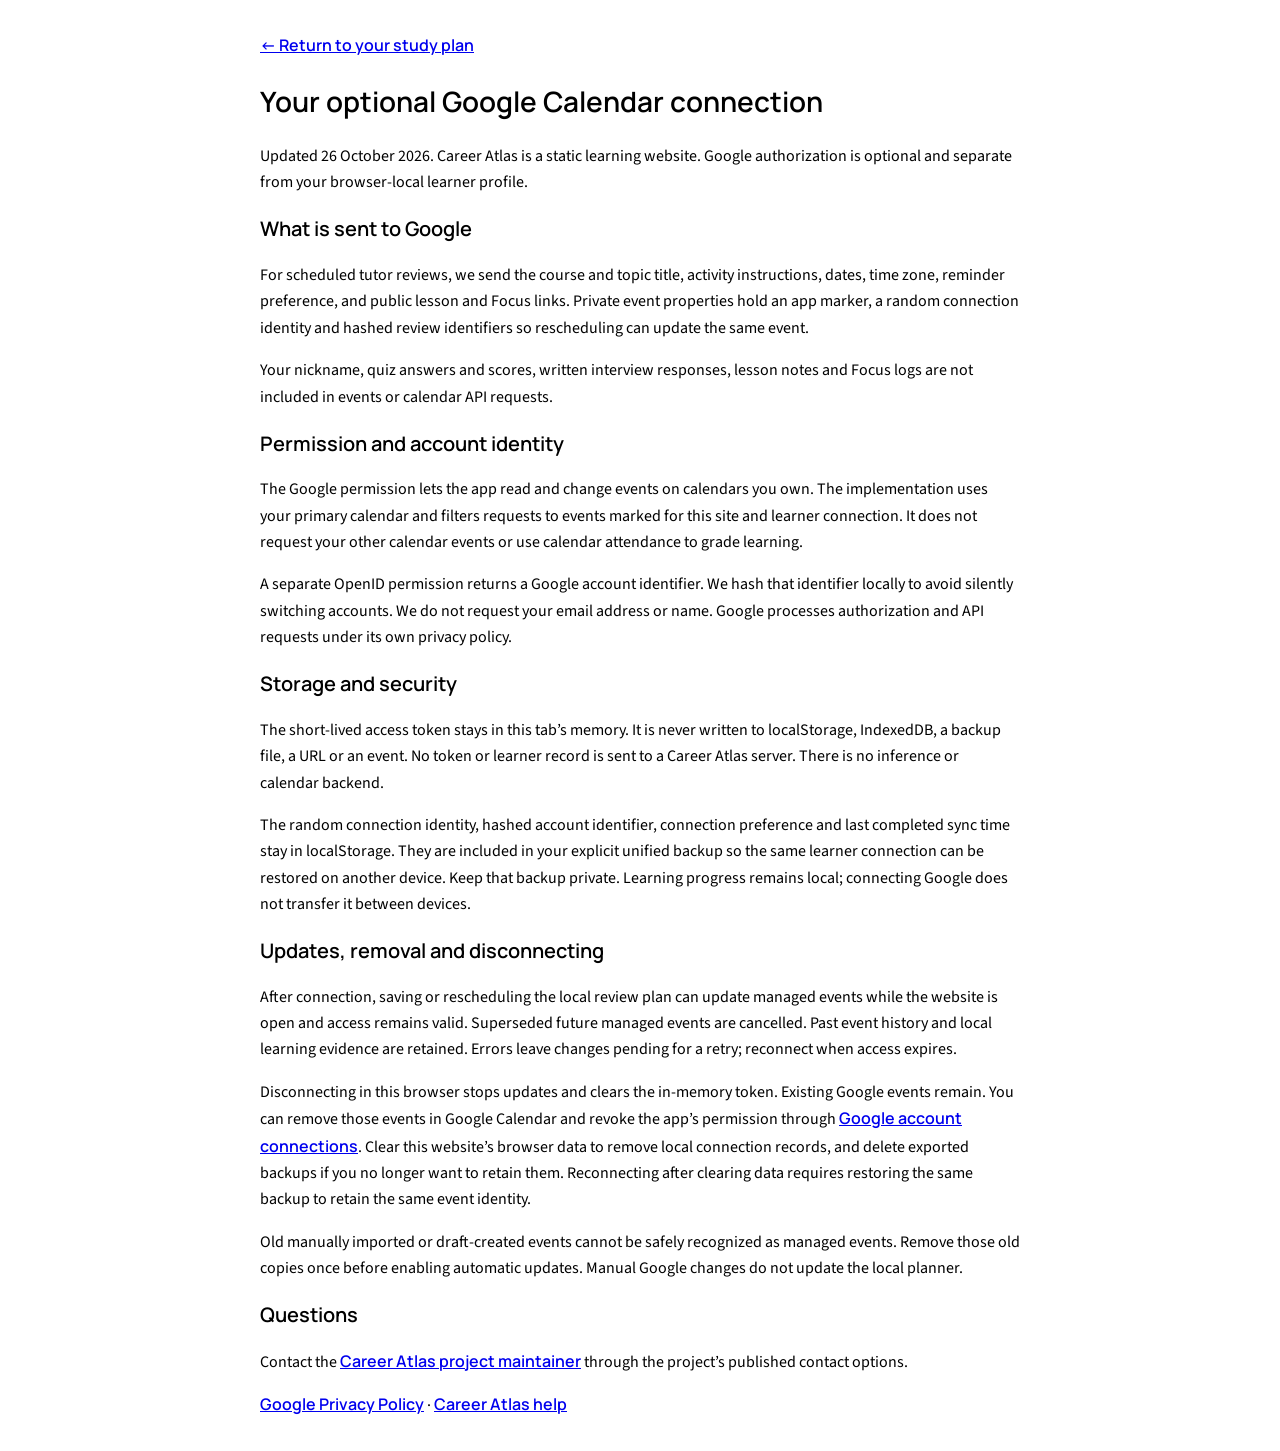
==== assets/calendar-privacy.html @ e9ce5e8f "Publish optional Google Calendar sync with OAuth setup notice" ====
<!doctype html>
<html lang="en"><head><meta charset="utf-8"><meta name="viewport" content="width=device-width,initial-scale=1"><title>Calendar connection privacy · Career Atlas</title><style>@font-face{font-family:'Manrope';src:url('fonts/manrope-600.ttf') format('truetype');font-weight:600;font-display:swap}@font-face{font-family:'Source Sans 3';src:url('fonts/source-sans-3-400.ttf') format('truetype');font-weight:400;font-display:swap}body{font-family:'Source Sans 3',sans-serif;line-height:1.65;max-width:760px;margin:32px auto;padding:0 24px}h1,h2,a{font-family:'Manrope',sans-serif;font-weight:600}h1{font-size:28px}h2{font-size:20px}li{margin-bottom:8px}</style></head><body><a href="../#weekly">← Return to your study plan</a><h1>Your optional Google Calendar connection</h1><p>Updated 26 October 2026. Career Atlas is a static learning website. Google authorization is optional and separate from your browser-local learner profile.</p><h2>What is sent to Google</h2><p>For scheduled tutor reviews, we send the course and topic title, activity instructions, dates, time zone, reminder preference, and public lesson and Focus links. Private event properties hold an app marker, a random connection identity and hashed review identifiers so rescheduling can update the same event.</p><p>Your nickname, quiz answers and scores, written interview responses, lesson notes and Focus logs are not included in events or calendar API requests.</p><h2>Permission and account identity</h2><p>The Google permission lets the app read and change events on calendars you own. The implementation uses your primary calendar and filters requests to events marked for this site and learner connection. It does not request your other calendar events or use calendar attendance to grade learning.</p><p>A separate OpenID permission returns a Google account identifier. We hash that identifier locally to avoid silently switching accounts. We do not request your email address or name. Google processes authorization and API requests under its own privacy policy.</p><h2>Storage and security</h2><p>The short-lived access token stays in this tab’s memory. It is never written to localStorage, IndexedDB, a backup file, a URL or an event. No token or learner record is sent to a Career Atlas server. There is no inference or calendar backend.</p><p>The random connection identity, hashed account identifier, connection preference and last completed sync time stay in localStorage. They are included in your explicit unified backup so the same learner connection can be restored on another device. Keep that backup private. Learning progress remains local; connecting Google does not transfer it between devices.</p><h2>Updates, removal and disconnecting</h2><p>After connection, saving or rescheduling the local review plan can update managed events while the website is open and access remains valid. Superseded future managed events are cancelled. Past event history and local learning evidence are retained. Errors leave changes pending for a retry; reconnect when access expires.</p><p>Disconnecting in this browser stops updates and clears the in-memory token. Existing Google events remain. You can remove those events in Google Calendar and revoke the app’s permission through <a href="https://myaccount.google.com/connections" rel="noopener noreferrer">Google account connections</a>. Clear this website’s browser data to remove local connection records, and delete exported backups if you no longer want to retain them. Reconnecting after clearing data requires restoring the same backup to retain the same event identity.</p><p>Old manually imported or draft-created events cannot be safely recognized as managed events. Remove those old copies once before enabling automatic updates. Manual Google changes do not update the local planner.</p><h2>Questions</h2><p>Contact the <a href="https://github.com/cks-edu/ai-career-atlas-pages" rel="noopener noreferrer">Career Atlas project maintainer</a> through the project’s published contact options.</p><p><a href="https://policies.google.com/privacy" rel="noopener noreferrer">Google Privacy Policy</a> · <a href="../#help">Career Atlas help</a></p></body></html>
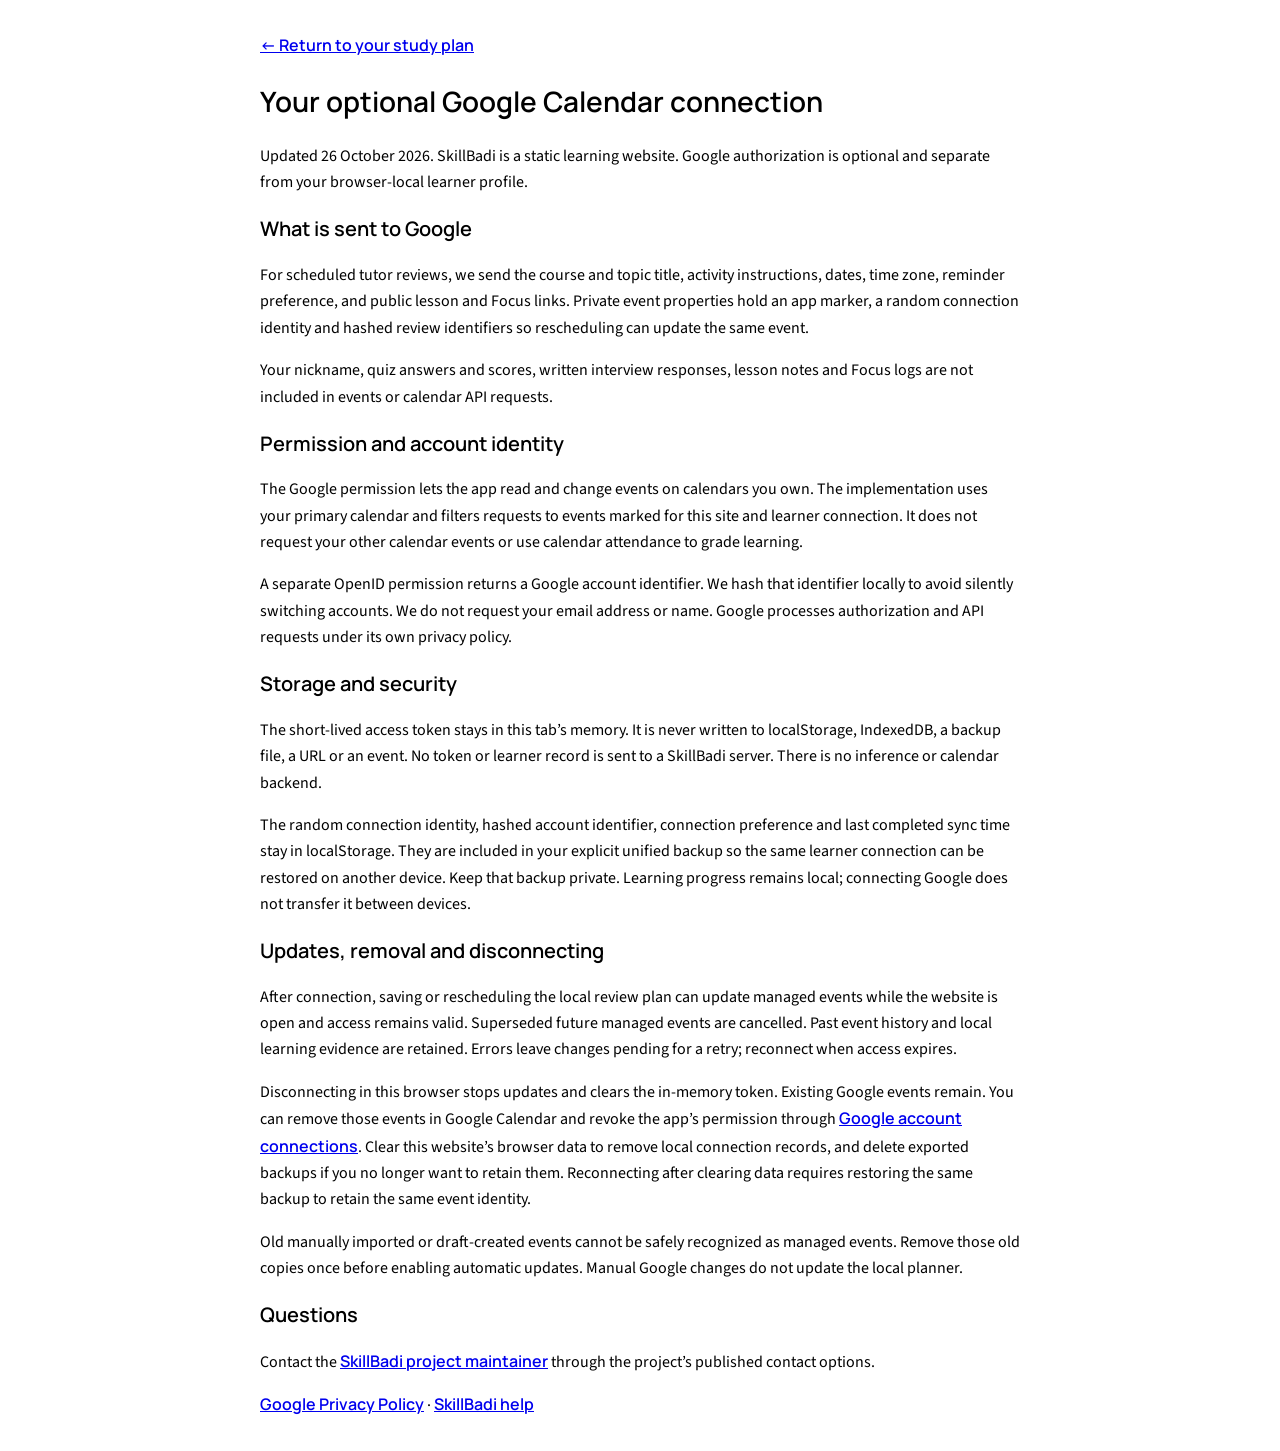
==== commit 4b9c0343: "Publish SkillBadi courses and coming-soon labels from source 7125c5a" ====
--- a/assets/calendar-privacy.html
+++ b/assets/calendar-privacy.html
@@ -1,2 +1,2 @@
 <!doctype html>
-<html lang="en"><head><meta charset="utf-8"><meta name="viewport" content="width=device-width,initial-scale=1"><title>Calendar connection privacy · Career Atlas</title><style>@font-face{font-family:'Manrope';src:url('fonts/manrope-600.ttf') format('truetype');font-weight:600;font-display:swap}@font-face{font-family:'Source Sans 3';src:url('fonts/source-sans-3-400.ttf') format('truetype');font-weight:400;font-display:swap}body{font-family:'Source Sans 3',sans-serif;line-height:1.65;max-width:760px;margin:32px auto;padding:0 24px}h1,h2,a{font-family:'Manrope',sans-serif;font-weight:600}h1{font-size:28px}h2{font-size:20px}li{margin-bottom:8px}</style></head><body><a href="../#weekly">← Return to your study plan</a><h1>Your optional Google Calendar connection</h1><p>Updated 26 October 2026. Career Atlas is a static learning website. Google authorization is optional and separate from your browser-local learner profile.</p><h2>What is sent to Google</h2><p>For scheduled tutor reviews, we send the course and topic title, activity instructions, dates, time zone, reminder preference, and public lesson and Focus links. Private event properties hold an app marker, a random connection identity and hashed review identifiers so rescheduling can update the same event.</p><p>Your nickname, quiz answers and scores, written interview responses, lesson notes and Focus logs are not included in events or calendar API requests.</p><h2>Permission and account identity</h2><p>The Google permission lets the app read and change events on calendars you own. The implementation uses your primary calendar and filters requests to events marked for this site and learner connection. It does not request your other calendar events or use calendar attendance to grade learning.</p><p>A separate OpenID permission returns a Google account identifier. We hash that identifier locally to avoid silently switching accounts. We do not request your email address or name. Google processes authorization and API requests under its own privacy policy.</p><h2>Storage and security</h2><p>The short-lived access token stays in this tab’s memory. It is never written to localStorage, IndexedDB, a backup file, a URL or an event. No token or learner record is sent to a Career Atlas server. There is no inference or calendar backend.</p><p>The random connection identity, hashed account identifier, connection preference and last completed sync time stay in localStorage. They are included in your explicit unified backup so the same learner connection can be restored on another device. Keep that backup private. Learning progress remains local; connecting Google does not transfer it between devices.</p><h2>Updates, removal and disconnecting</h2><p>After connection, saving or rescheduling the local review plan can update managed events while the website is open and access remains valid. Superseded future managed events are cancelled. Past event history and local learning evidence are retained. Errors leave changes pending for a retry; reconnect when access expires.</p><p>Disconnecting in this browser stops updates and clears the in-memory token. Existing Google events remain. You can remove those events in Google Calendar and revoke the app’s permission through <a href="https://myaccount.google.com/connections" rel="noopener noreferrer">Google account connections</a>. Clear this website’s browser data to remove local connection records, and delete exported backups if you no longer want to retain them. Reconnecting after clearing data requires restoring the same backup to retain the same event identity.</p><p>Old manually imported or draft-created events cannot be safely recognized as managed events. Remove those old copies once before enabling automatic updates. Manual Google changes do not update the local planner.</p><h2>Questions</h2><p>Contact the <a href="https://github.com/cks-edu/ai-career-atlas-pages" rel="noopener noreferrer">Career Atlas project maintainer</a> through the project’s published contact options.</p><p><a href="https://policies.google.com/privacy" rel="noopener noreferrer">Google Privacy Policy</a> · <a href="../#help">Career Atlas help</a></p></body></html>
+<html lang="en"><head><meta charset="utf-8"><meta name="viewport" content="width=device-width,initial-scale=1"><title>Calendar connection privacy · SkillBadi</title><style>@font-face{font-family:'Manrope';src:url('fonts/manrope-600.ttf') format('truetype');font-weight:600;font-display:swap}@font-face{font-family:'Source Sans 3';src:url('fonts/source-sans-3-400.ttf') format('truetype');font-weight:400;font-display:swap}body{font-family:'Source Sans 3',sans-serif;line-height:1.65;max-width:760px;margin:32px auto;padding:0 24px}h1,h2,a{font-family:'Manrope',sans-serif;font-weight:600}h1{font-size:28px}h2{font-size:20px}li{margin-bottom:8px}</style></head><body><a href="../#weekly">← Return to your study plan</a><h1>Your optional Google Calendar connection</h1><p>Updated 26 October 2026. SkillBadi is a static learning website. Google authorization is optional and separate from your browser-local learner profile.</p><h2>What is sent to Google</h2><p>For scheduled tutor reviews, we send the course and topic title, activity instructions, dates, time zone, reminder preference, and public lesson and Focus links. Private event properties hold an app marker, a random connection identity and hashed review identifiers so rescheduling can update the same event.</p><p>Your nickname, quiz answers and scores, written interview responses, lesson notes and Focus logs are not included in events or calendar API requests.</p><h2>Permission and account identity</h2><p>The Google permission lets the app read and change events on calendars you own. The implementation uses your primary calendar and filters requests to events marked for this site and learner connection. It does not request your other calendar events or use calendar attendance to grade learning.</p><p>A separate OpenID permission returns a Google account identifier. We hash that identifier locally to avoid silently switching accounts. We do not request your email address or name. Google processes authorization and API requests under its own privacy policy.</p><h2>Storage and security</h2><p>The short-lived access token stays in this tab’s memory. It is never written to localStorage, IndexedDB, a backup file, a URL or an event. No token or learner record is sent to a SkillBadi server. There is no inference or calendar backend.</p><p>The random connection identity, hashed account identifier, connection preference and last completed sync time stay in localStorage. They are included in your explicit unified backup so the same learner connection can be restored on another device. Keep that backup private. Learning progress remains local; connecting Google does not transfer it between devices.</p><h2>Updates, removal and disconnecting</h2><p>After connection, saving or rescheduling the local review plan can update managed events while the website is open and access remains valid. Superseded future managed events are cancelled. Past event history and local learning evidence are retained. Errors leave changes pending for a retry; reconnect when access expires.</p><p>Disconnecting in this browser stops updates and clears the in-memory token. Existing Google events remain. You can remove those events in Google Calendar and revoke the app’s permission through <a href="https://myaccount.google.com/connections" rel="noopener noreferrer">Google account connections</a>. Clear this website’s browser data to remove local connection records, and delete exported backups if you no longer want to retain them. Reconnecting after clearing data requires restoring the same backup to retain the same event identity.</p><p>Old manually imported or draft-created events cannot be safely recognized as managed events. Remove those old copies once before enabling automatic updates. Manual Google changes do not update the local planner.</p><h2>Questions</h2><p>Contact the <a href="https://github.com/cks-edu/ai-career-atlas-pages" rel="noopener noreferrer">SkillBadi project maintainer</a> through the project’s published contact options.</p><p><a href="https://policies.google.com/privacy" rel="noopener noreferrer">Google Privacy Policy</a> · <a href="../#help">SkillBadi help</a></p></body></html>
